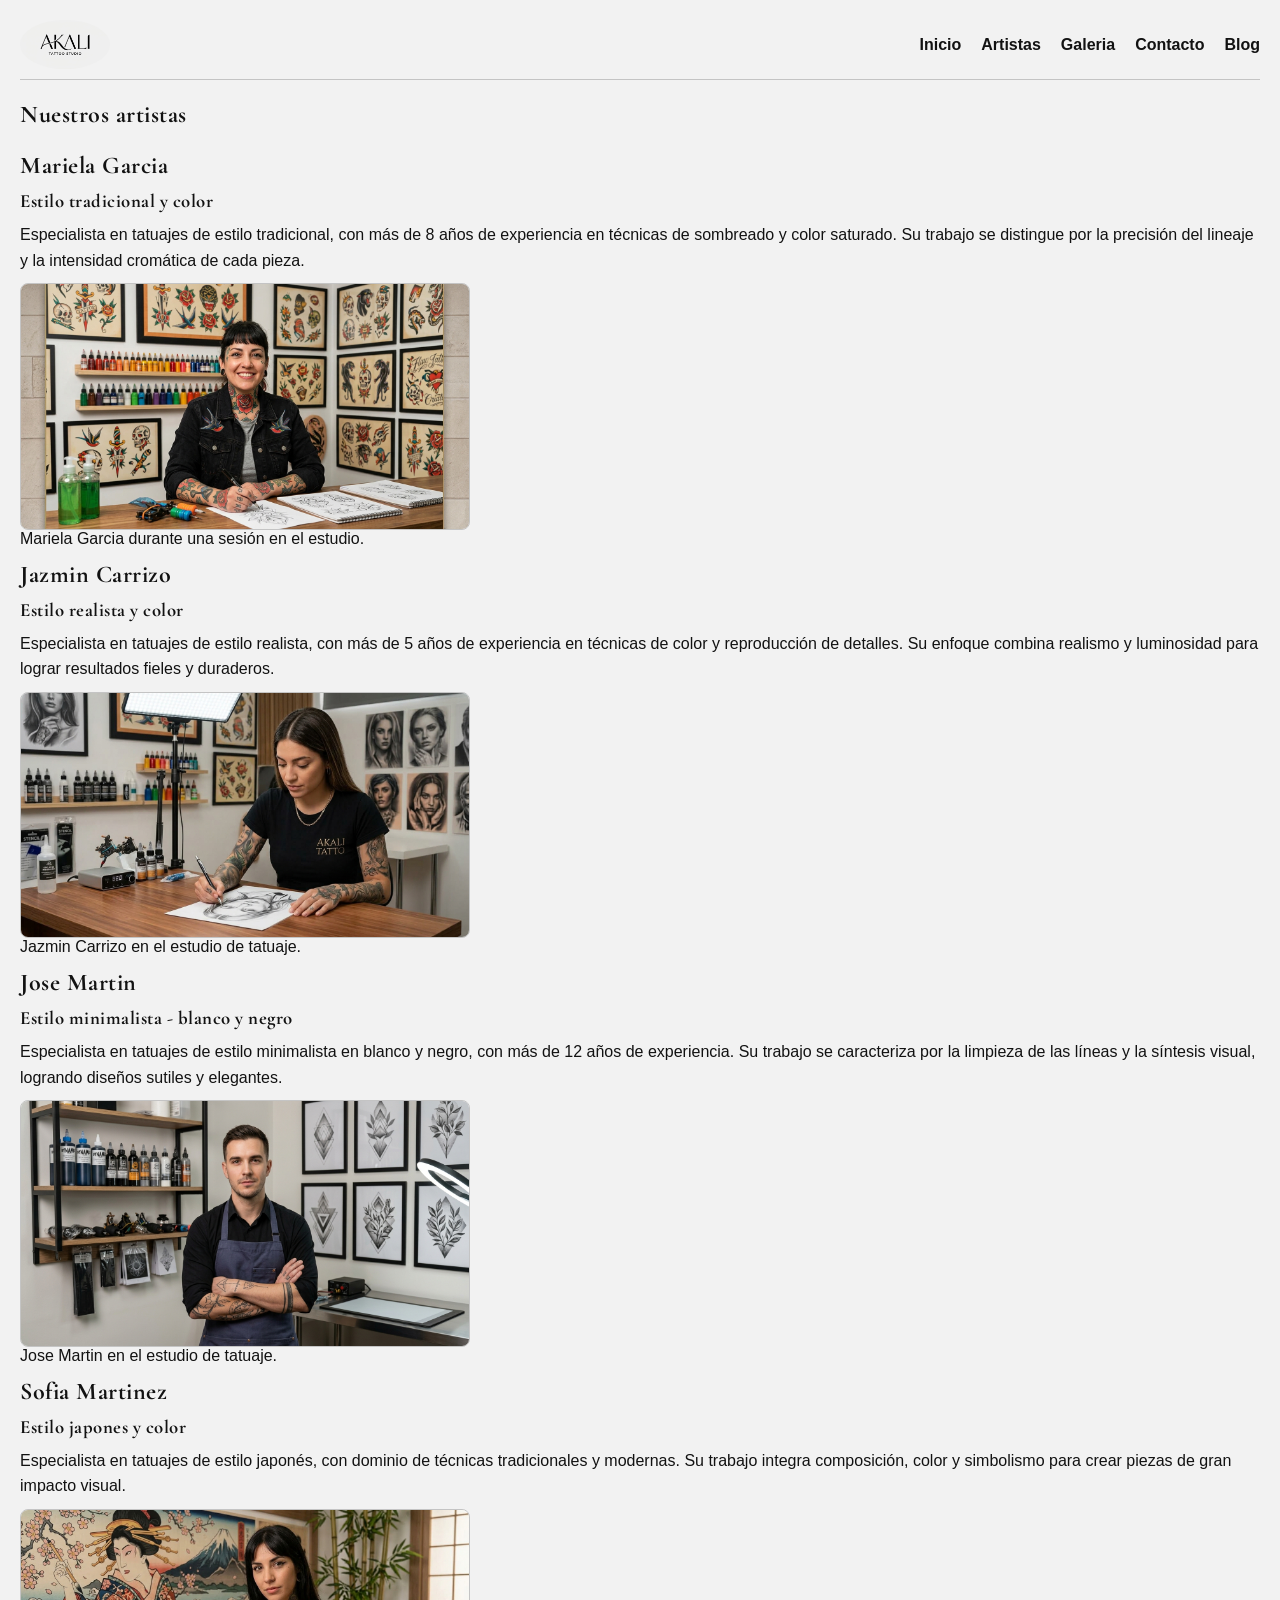
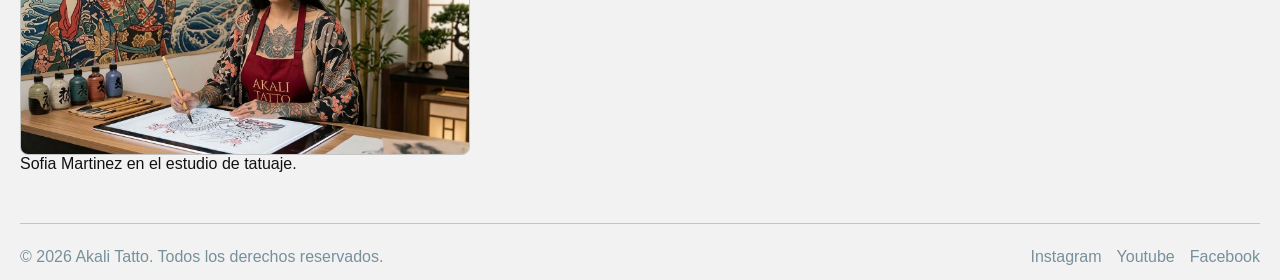
==== pages/artistas.html @ 59ee4b88 "Cambios en la segunda entrega" ====
<!DOCTYPE html>
<html lang="es">

<head>
    <meta charset="UTF-8">
    <meta name="viewport" content="width=device-width, initial-scale=1.0">
    <!-- Google Fonts: Cormorant Garamond -->
<link rel="preconnect" href="https://fonts.googleapis.com">
<link rel="preconnect" href="https://fonts.gstatic.com" crossorigin>
<link href="https://fonts.googleapis.com/css2?family=Cormorant+Garamond:wght@400;600;700&display=swap" rel="stylesheet">

        <link rel="stylesheet" href="../style/style.css"> <!-- llama a CSS -->
    <title>Artistas</title>
</head>

<body>

    <header>
        <nav>
            <img src="../img/akalitattof2.jpg" alt="Logo de Akali Tatto">
            <ul>
                <li><a href="../index.html">Inicio</a></li>
                <li><a href="#">Artistas</a></li>
                <li><a href="./galeria.html">Galeria</a></li>
                <li><a href="./contacto.html">Contacto</a></li>
                <li><a href="./blog.html">Blog</a></li>
            </ul>

        </nav>

    </header>
    <main>
       <section>
    <h1>Nuestros artistas</h1>

    <article>
        <h2>Mariela Garcia</h2>
        <h3>Estilo tradicional y color</h3>
        <p>Especialista en tatuajes de estilo tradicional, con más de 8 años de experiencia en técnicas de sombreado y color saturado. Su trabajo se distingue por la precisión del lineaje y la intensidad cromática de cada pieza.</p>
        <figure>
            <img src="../img/MarielaGarcia1.jpg" alt="Foto de Mariela Garcia">
            <figcaption>Mariela Garcia durante una sesión en el estudio.</figcaption>
        </figure>
    </article>

    <article>
        <h2>Jazmin Carrizo</h2>
        <h3>Estilo realista y color</h3>
        <p>Especialista en tatuajes de estilo realista, con más de 5 años de experiencia en técnicas de color y reproducción de detalles. Su enfoque combina realismo y luminosidad para lograr resultados fieles y duraderos.</p>
        <figure>
            <img src="../img/JazminCarrizo2.jpg" alt="Foto Jazmin Carrizo">
            <figcaption>Jazmin Carrizo en el estudio de tatuaje.</figcaption>
        </figure>
    </article>

    <article>
        <h2>Jose Martin</h2>
        <h3>Estilo minimalista - blanco y negro</h3>
        <p>Especialista en tatuajes de estilo minimalista en blanco y negro, con más de 12 años de experiencia. Su trabajo se caracteriza por la limpieza de las líneas y la síntesis visual, logrando diseños sutiles y elegantes.</p>
        <figure>
            <img src="../img/JoseMartin3.jpg" alt="Foto Jose Martin">
            <figcaption>Jose Martin en el estudio de tatuaje.</figcaption>
        </figure>
    </article>

    <article>
        <h2>Sofia Martinez</h2>
        <h3>Estilo japones y color</h3>
        <p>Especialista en tatuajes de estilo japonés, con dominio de técnicas tradicionales y modernas. Su trabajo integra composición, color y simbolismo para crear piezas de gran impacto visual.</p>
        <figure>
            <img src="../img/SofiaMartinez4.jpg" alt="Foto Sofia Martinez">
            <figcaption>Sofia Martinez en el estudio de tatuaje.</figcaption>
        </figure>
    </article>
</section>

    </main>

    <footer>
    <p>&copy; 2026 Akali Tatto. Todos los derechos reservados.</p>
    <nav aria-label="Redes sociales">
        <ul>
            <li><a href="https://www.instagram.com" target="_blank" rel="noopener noreferrer">Instagram</a></li>
            <li><a href="https://www.youtube.com" target="_blank" rel="noopener noreferrer">Youtube</a></li>
            <li><a href="https://www.facebook.com" target="_blank" rel="noopener noreferrer">Facebook</a></li>
        </ul>
    </nav>
    </footer>

</body>

</html>
---- style/style.css ----
/* 1. Reset básico y Box Model */
* {
    box-sizing: border-box;
    margin: 0;
    padding: 0;
}
/* 2. Estilos Generales y Colores Base */
body {
    background-color: #F2F2F2; /* Oxy White */
    color: #121212;            /* Akali Black */
    font-family: sans-serif;
    padding: 10px 20px;
}
/* Tipografía y jerarquía de títulos */
h1, h2, h3 {
    font-family: 'Cormorant Garamond', serif;
    color: #121212;            /* Akali Black */
    margin-bottom: 10px;
    font-weight: 700;
    letter-spacing: 0.5px;
}
/* Textos secundarios o subtítulos */
p {
    line-height: 1.6;
}
/* Control general de imágenes */
img {
    max-width: 100%;
    height: auto;
    display: block;
}
/* 3. Encabezado y Navegación */
header {
    width: 100%;
    padding: 10px 0;
    margin-bottom: 20px;
    border-bottom: 1px solid #C4C4C4; /* Steel Grey para separador */
}
header nav {
    display: flex;
    justify-content: space-between;
    align-items: center;
}
header nav img {
    width: 90px;
    height: auto;
    border-radius: 50%;
}
header nav ul {
    display: flex;
    gap: 20px;
}
header nav ul li,
footer nav ul li {
    list-style-type: none;
}
header nav ul li a {
    text-decoration: none;
    color: #121212; /* Akali Black */
    font-weight: bold;
}
/* 4. Estructura Principal y Botones de Acción */
main {
    display: flex;
    flex-direction: column;
    gap: 40px;
}
section {
    display: flex;
    flex-direction: column;
    gap: 12px;
}
/* Botón de Llamada a la Acción (CTA) */
section a {
    display: inline-block;
    background-color: #FF6F00; /* Incendiary Orange */
    color: #F2F2F2;            /* Oxy White */
    padding: 12px 24px;
    text-decoration: none;
    border-radius: 5px;
    font-weight: bold;
    width: fit-content;
}
/* Foto principal de la sección */
figure img {
    max-width: 450px;
    border-radius: 8px;
    margin-top: 10px;
    border: 1px solid #C4C4C4; /* Steel Grey */
}
/* 5. Pie de página */
footer {
    margin-top: 50px;
    padding-top: 20px;
    border-top: 1px solid #C4C4C4; /* Steel Grey */
    display: flex;
    justify-content: space-between;
    align-items: center;
    color: #78909C;                /* Graphite Slate */
}
footer nav ul {
    display: flex;
    gap: 15px;
}
footer nav ul li a {
    text-decoration: none;
    color: #78909C;                /* Graphite Slate */
}
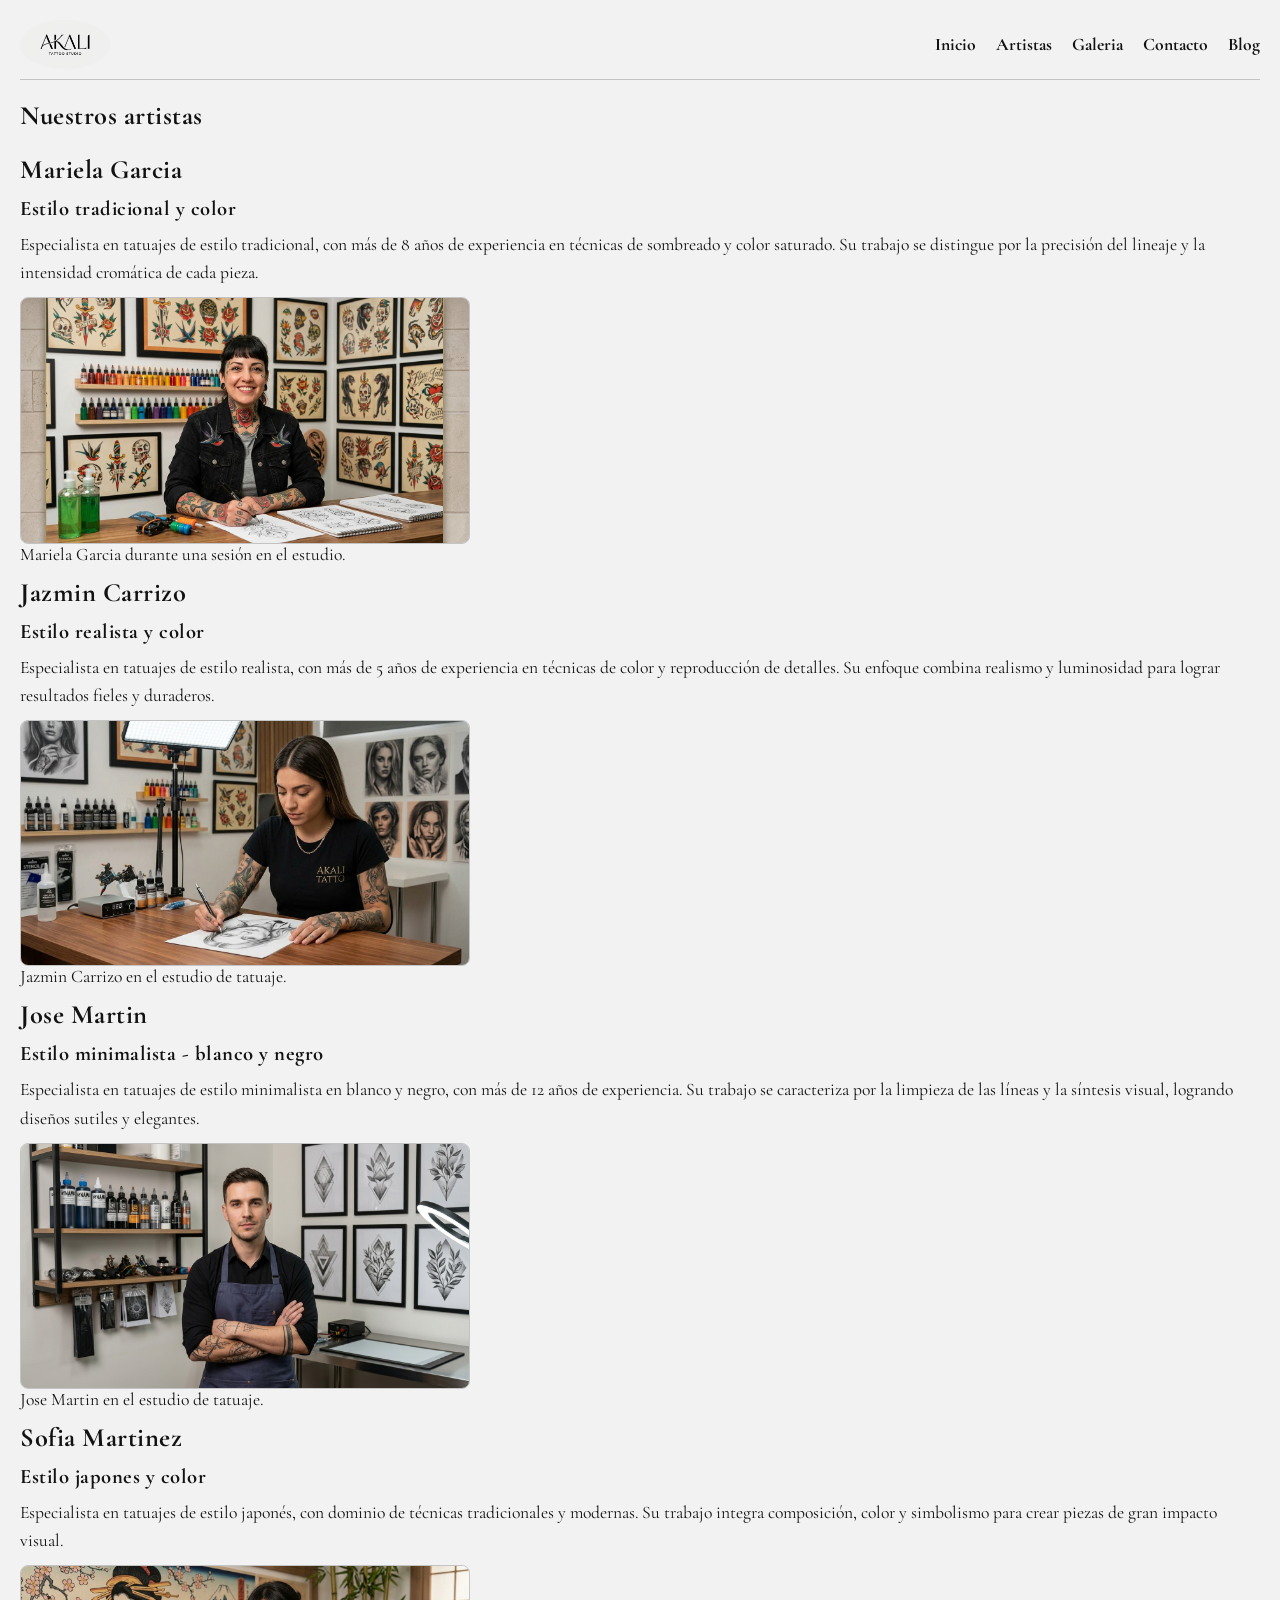
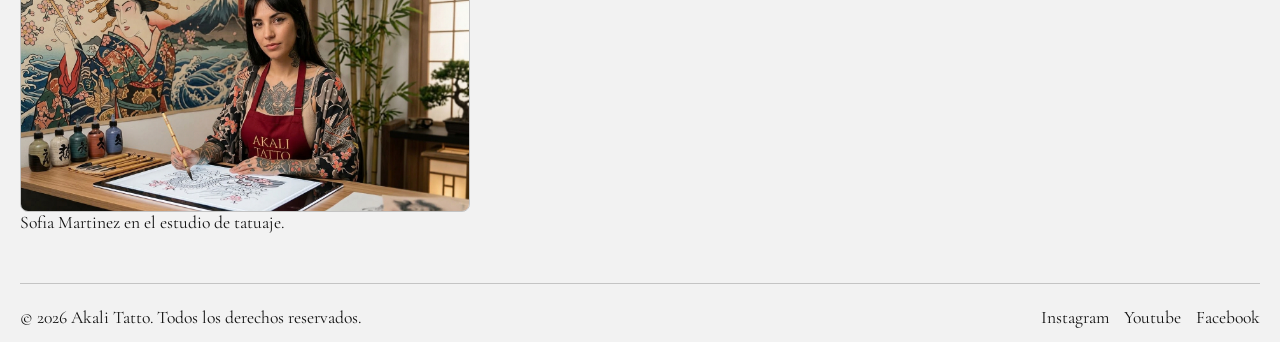
==== commit d0de96e2: "Modificaciones de la pre entrega 2" ====
--- a/pages/artistas.html
+++ b/pages/artistas.html
@@ -1,92 +1,131 @@
-<!DOCTYPE html>
+<!doctype html>
 <html lang="es">
+  <head>
+    <meta charset="UTF-8" />
+    <meta name="viewport" content="width=device-width, initial-scale=1.0" />
+    <!-- Google Fonts: Cormorant Garamond -->
+    <link rel="preconnect" href="https://fonts.googleapis.com" />
+    <link rel="preconnect" href="https://fonts.gstatic.com" crossorigin />
+    <link
+      href="https://fonts.googleapis.com/css2?family=Cormorant+Garamond:wght@400;600;700&display=swap"
+      rel="stylesheet"
+    />
 
-<head>
-    <meta charset="UTF-8">
-    <meta name="viewport" content="width=device-width, initial-scale=1.0">
-    <!-- Google Fonts: Cormorant Garamond -->
-<link rel="preconnect" href="https://fonts.googleapis.com">
-<link rel="preconnect" href="https://fonts.gstatic.com" crossorigin>
-<link href="https://fonts.googleapis.com/css2?family=Cormorant+Garamond:wght@400;600;700&display=swap" rel="stylesheet">
+    <link rel="stylesheet" href="../style/style.css" />
+    <!-- llama a CSS -->
+    <title>Artistas</title>
+  </head>
 
-        <link rel="stylesheet" href="../style/style.css"> <!-- llama a CSS -->
-    <title>Artistas</title>
-</head>
-
-<body>
-
+  <body>
     <header>
-        <nav>
-            <img src="../img/akalitattof2.jpg" alt="Logo de Akali Tatto">
-            <ul>
-                <li><a href="../index.html">Inicio</a></li>
-                <li><a href="#">Artistas</a></li>
-                <li><a href="./galeria.html">Galeria</a></li>
-                <li><a href="./contacto.html">Contacto</a></li>
-                <li><a href="./blog.html">Blog</a></li>
-            </ul>
-
-        </nav>
-
+      <nav>
+        <img src="../img/akalitattof2.jpg" alt="Logo de Akali Tatto" />
+        <ul>
+          <li><a href="../index.html">Inicio</a></li>
+          <li><a href="#">Artistas</a></li>
+          <li><a href="./galeria.html">Galeria</a></li>
+          <li><a href="./contacto.html">Contacto</a></li>
+          <li><a href="./blog.html">Blog</a></li>
+        </ul>
+      </nav>
     </header>
     <main>
-       <section>
-    <h1>Nuestros artistas</h1>
+      <section>
+        <h1>Nuestros artistas</h1>
 
-    <article>
-        <h2>Mariela Garcia</h2>
-        <h3>Estilo tradicional y color</h3>
-        <p>Especialista en tatuajes de estilo tradicional, con más de 8 años de experiencia en técnicas de sombreado y color saturado. Su trabajo se distingue por la precisión del lineaje y la intensidad cromática de cada pieza.</p>
-        <figure>
-            <img src="../img/MarielaGarcia1.jpg" alt="Foto de Mariela Garcia">
-            <figcaption>Mariela Garcia durante una sesión en el estudio.</figcaption>
-        </figure>
-    </article>
+        <article>
+          <h2>Mariela Garcia</h2>
+          <h3>Estilo tradicional y color</h3>
+          <p>
+            Especialista en tatuajes de estilo tradicional, con más de 8 años de
+            experiencia en técnicas de sombreado y color saturado. Su trabajo se
+            distingue por la precisión del lineaje y la intensidad cromática de
+            cada pieza.
+          </p>
+          <figure>
+            <img src="../img/MarielaGarcia1.jpg" alt="Foto de Mariela Garcia" />
+            <figcaption>
+              Mariela Garcia durante una sesión en el estudio.
+            </figcaption>
+          </figure>
+        </article>
 
-    <article>
-        <h2>Jazmin Carrizo</h2>
-        <h3>Estilo realista y color</h3>
-        <p>Especialista en tatuajes de estilo realista, con más de 5 años de experiencia en técnicas de color y reproducción de detalles. Su enfoque combina realismo y luminosidad para lograr resultados fieles y duraderos.</p>
-        <figure>
-            <img src="../img/JazminCarrizo2.jpg" alt="Foto Jazmin Carrizo">
+        <article>
+          <h2>Jazmin Carrizo</h2>
+          <h3>Estilo realista y color</h3>
+          <p>
+            Especialista en tatuajes de estilo realista, con más de 5 años de
+            experiencia en técnicas de color y reproducción de detalles. Su
+            enfoque combina realismo y luminosidad para lograr resultados fieles
+            y duraderos.
+          </p>
+          <figure>
+            <img src="../img/JazminCarrizo2.jpg" alt="Foto Jazmin Carrizo" />
             <figcaption>Jazmin Carrizo en el estudio de tatuaje.</figcaption>
-        </figure>
-    </article>
+          </figure>
+        </article>
 
-    <article>
-        <h2>Jose Martin</h2>
-        <h3>Estilo minimalista - blanco y negro</h3>
-        <p>Especialista en tatuajes de estilo minimalista en blanco y negro, con más de 12 años de experiencia. Su trabajo se caracteriza por la limpieza de las líneas y la síntesis visual, logrando diseños sutiles y elegantes.</p>
-        <figure>
-            <img src="../img/JoseMartin3.jpg" alt="Foto Jose Martin">
+        <article>
+          <h2>Jose Martin</h2>
+          <h3>Estilo minimalista - blanco y negro</h3>
+          <p>
+            Especialista en tatuajes de estilo minimalista en blanco y negro,
+            con más de 12 años de experiencia. Su trabajo se caracteriza por la
+            limpieza de las líneas y la síntesis visual, logrando diseños
+            sutiles y elegantes.
+          </p>
+          <figure>
+            <img src="../img/JoseMartin3.jpg" alt="Foto Jose Martin" />
             <figcaption>Jose Martin en el estudio de tatuaje.</figcaption>
-        </figure>
-    </article>
+          </figure>
+        </article>
 
-    <article>
-        <h2>Sofia Martinez</h2>
-        <h3>Estilo japones y color</h3>
-        <p>Especialista en tatuajes de estilo japonés, con dominio de técnicas tradicionales y modernas. Su trabajo integra composición, color y simbolismo para crear piezas de gran impacto visual.</p>
-        <figure>
-            <img src="../img/SofiaMartinez4.jpg" alt="Foto Sofia Martinez">
+        <article>
+          <h2>Sofia Martinez</h2>
+          <h3>Estilo japones y color</h3>
+          <p>
+            Especialista en tatuajes de estilo japonés, con dominio de técnicas
+            tradicionales y modernas. Su trabajo integra composición, color y
+            simbolismo para crear piezas de gran impacto visual.
+          </p>
+          <figure>
+            <img src="../img/SofiaMartinez4.jpg" alt="Foto Sofia Martinez" />
             <figcaption>Sofia Martinez en el estudio de tatuaje.</figcaption>
-        </figure>
-    </article>
-</section>
-
+          </figure>
+        </article>
+      </section>
     </main>
 
     <footer>
-    <p>&copy; 2026 Akali Tatto. Todos los derechos reservados.</p>
-    <nav aria-label="Redes sociales">
+      <p>&copy; 2026 Akali Tatto. Todos los derechos reservados.</p>
+      <nav aria-label="Redes sociales">
         <ul>
-            <li><a href="https://www.instagram.com" target="_blank" rel="noopener noreferrer">Instagram</a></li>
-            <li><a href="https://www.youtube.com" target="_blank" rel="noopener noreferrer">Youtube</a></li>
-            <li><a href="https://www.facebook.com" target="_blank" rel="noopener noreferrer">Facebook</a></li>
+          <li>
+            <a
+              href="https://www.instagram.com"
+              target="_blank"
+              rel="noopener noreferrer"
+              >Instagram</a
+            >
+          </li>
+          <li>
+            <a
+              href="https://www.youtube.com"
+              target="_blank"
+              rel="noopener noreferrer"
+              >Youtube</a
+            >
+          </li>
+          <li>
+            <a
+              href="https://www.facebook.com"
+              target="_blank"
+              rel="noopener noreferrer"
+              >Facebook</a
+            >
+          </li>
         </ul>
-    </nav>
+      </nav>
     </footer>
-
-</body>
-
-</html>+  </body>
+</html>
--- a/style/style.css
+++ b/style/style.css
@@ -4,19 +4,19 @@
     margin: 0;
     padding: 0;
 }
-/* 2. Estilos Generales y Colores Base */
 body {
-    background-color: #F2F2F2; /* Oxy White */
-    color: #121212;            /* Akali Black */
-    font-family: sans-serif;
+    background-color: #F2F2F2;
+    color: #121212;
+    font-family: 'Cormorant Garamond', serif; /* Se aplica a toda la web */
+    font-weight: 400;                         /* Grosor normal para párrafos */
+    font-size: 1.1rem;
     padding: 10px 20px;
 }
-/* Tipografía y jerarquía de títulos */
+/* 2. Los títulos heredan la fuente, solo aumentamos el grosor */
 h1, h2, h3 {
-    font-family: 'Cormorant Garamond', serif;
-    color: #121212;            /* Akali Black */
+    font-weight: 700; /* Negrita */
+    color: #121212;
     margin-bottom: 10px;
-    font-weight: 700;
     letter-spacing: 0.5px;
 }
 /* Textos secundarios o subtítulos */
@@ -74,7 +74,7 @@
 section a {
     display: inline-block;
     background-color: #FF6F00; /* Incendiary Orange */
-    color: #F2F2F2;            /* Oxy White */
+    color: #121212;            /* Oxy White */
     padding: 12px 24px;
     text-decoration: none;
     border-radius: 5px;
@@ -96,7 +96,7 @@
     display: flex;
     justify-content: space-between;
     align-items: center;
-    color: #78909C;                /* Graphite Slate */
+    color: #121212;                /* Graphite Slate */
 }
 footer nav ul {
     display: flex;
@@ -104,5 +104,5 @@
 }
 footer nav ul li a {
     text-decoration: none;
-    color: #78909C;                /* Graphite Slate */
+    color: #121212;                /* Graphite Slate */
 }
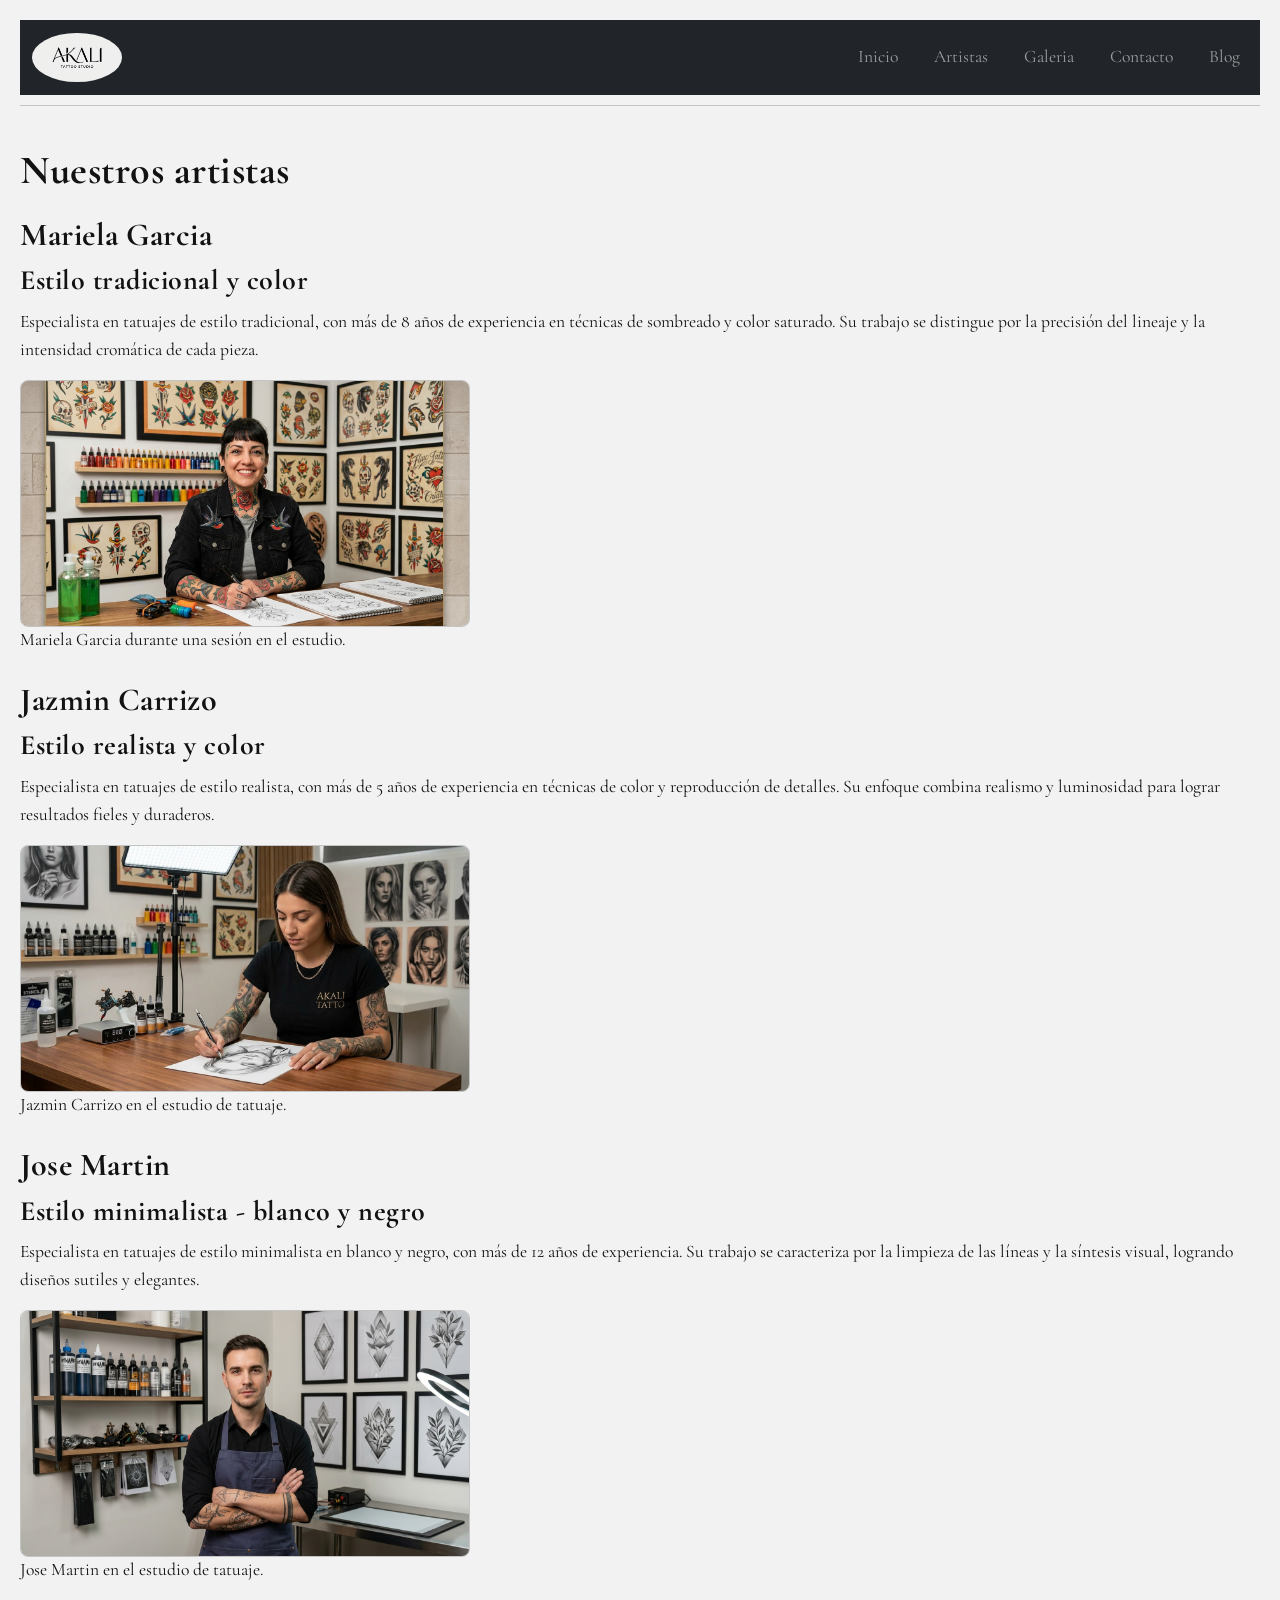
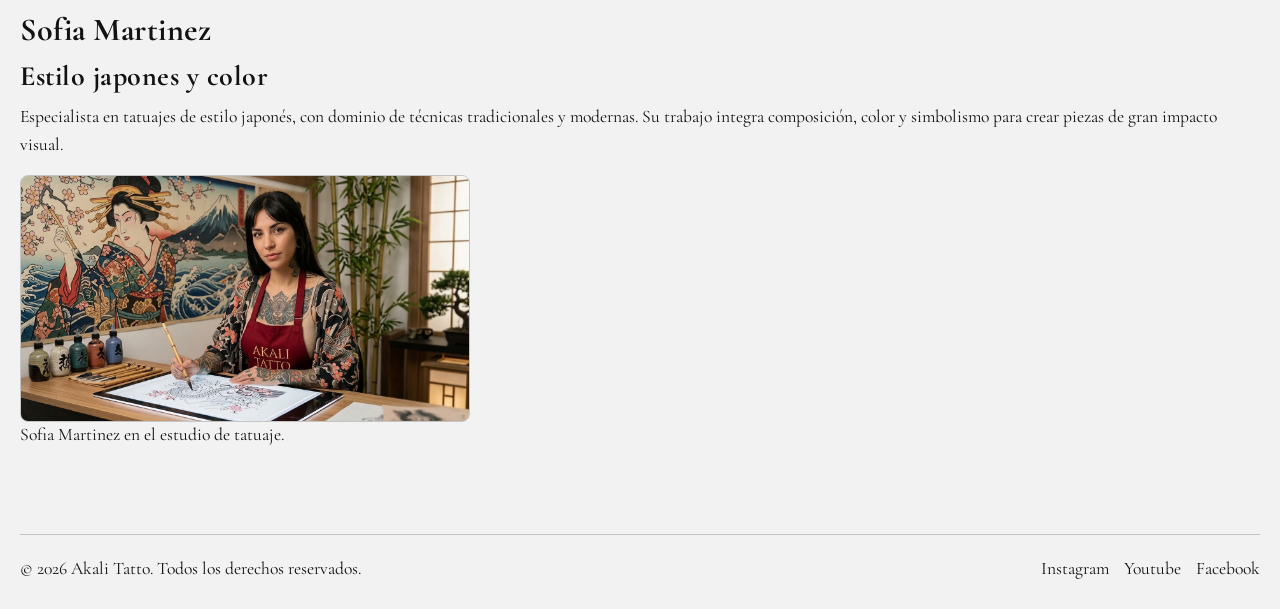
==== commit 33218b27: "feat: integracion de bootstrap 5 y navbar responsiva" ====
--- a/pages/artistas.html
+++ b/pages/artistas.html
@@ -10,6 +10,8 @@
       href="https://fonts.googleapis.com/css2?family=Cormorant+Garamond:wght@400;600;700&display=swap"
       rel="stylesheet"
     />
+<!-- Bootstrap CSS -->
+<link href="https://cdn.jsdelivr.net/npm/bootstrap@5.3.3/dist/css/bootstrap.min.css" rel="stylesheet">
 
     <link rel="stylesheet" href="../style/style.css" />
     <!-- llama a CSS -->
@@ -18,17 +20,26 @@
 
   <body>
     <header>
-      <nav>
-        <img src="../img/akalitattof2.jpg" alt="Logo de Akali Tatto" />
-        <ul>
-          <li><a href="../index.html">Inicio</a></li>
-          <li><a href="#">Artistas</a></li>
-          <li><a href="./galeria.html">Galeria</a></li>
-          <li><a href="./contacto.html">Contacto</a></li>
-          <li><a href="./blog.html">Blog</a></li>
+  <nav class="navbar navbar-expand-lg navbar-dark bg-dark">
+    <div class="container-fluid">
+      <a class="navbar-brand" href="../index.html">
+        <img src="../img/akalitattof2.jpg" alt="Logo de Akali Tatto" width="60" class="rounded-circle">
+      </a>
+      <button class="navbar-toggler" type="button" data-bs-toggle="collapse" data-bs-target="#menuPrincipal" aria-controls="menuPrincipal" aria-expanded="false" aria-label="Toggle navigation">
+        <span class="navbar-toggler-icon"></span>
+      </button>
+      <div class="collapse navbar-collapse" id="menuPrincipal">
+        <ul class="navbar-nav ms-auto mb-2 mb-lg-0">
+          <li class="nav-item"><a class="nav-link" href="../index.html">Inicio</a></li>
+          <li class="nav-item"><a class="nav-link" href="#">Artistas</a></li>
+          <li class="nav-item"><a class="nav-link" href="./galeria.html">Galeria</a></li>
+          <li class="nav-item"><a class="nav-link" href="./contacto.html">Contacto</a></li>
+          <li class="nav-item"><a class="nav-link" href="./blog.html">Blog</a></li>
         </ul>
-      </nav>
-    </header>
+      </div>
+    </div>
+  </nav>
+</header>
     <main>
       <section>
         <h1>Nuestros artistas</h1>
@@ -127,5 +138,7 @@
         </ul>
       </nav>
     </footer>
+    <!-- Bootstrap JS -->
+    <script src="https://cdn.jsdelivr.net/npm/bootstrap@5.3.3/dist/js/bootstrap.bundle.min.js"></script>
   </body>
 </html>
--- a/style/style.css
+++ b/style/style.css
@@ -69,6 +69,7 @@
     display: flex;
     flex-direction: column;
     gap: 12px;
+    padding: 20px 0;
 }
 /* Botón de Llamada a la Acción (CTA) */
 section a {
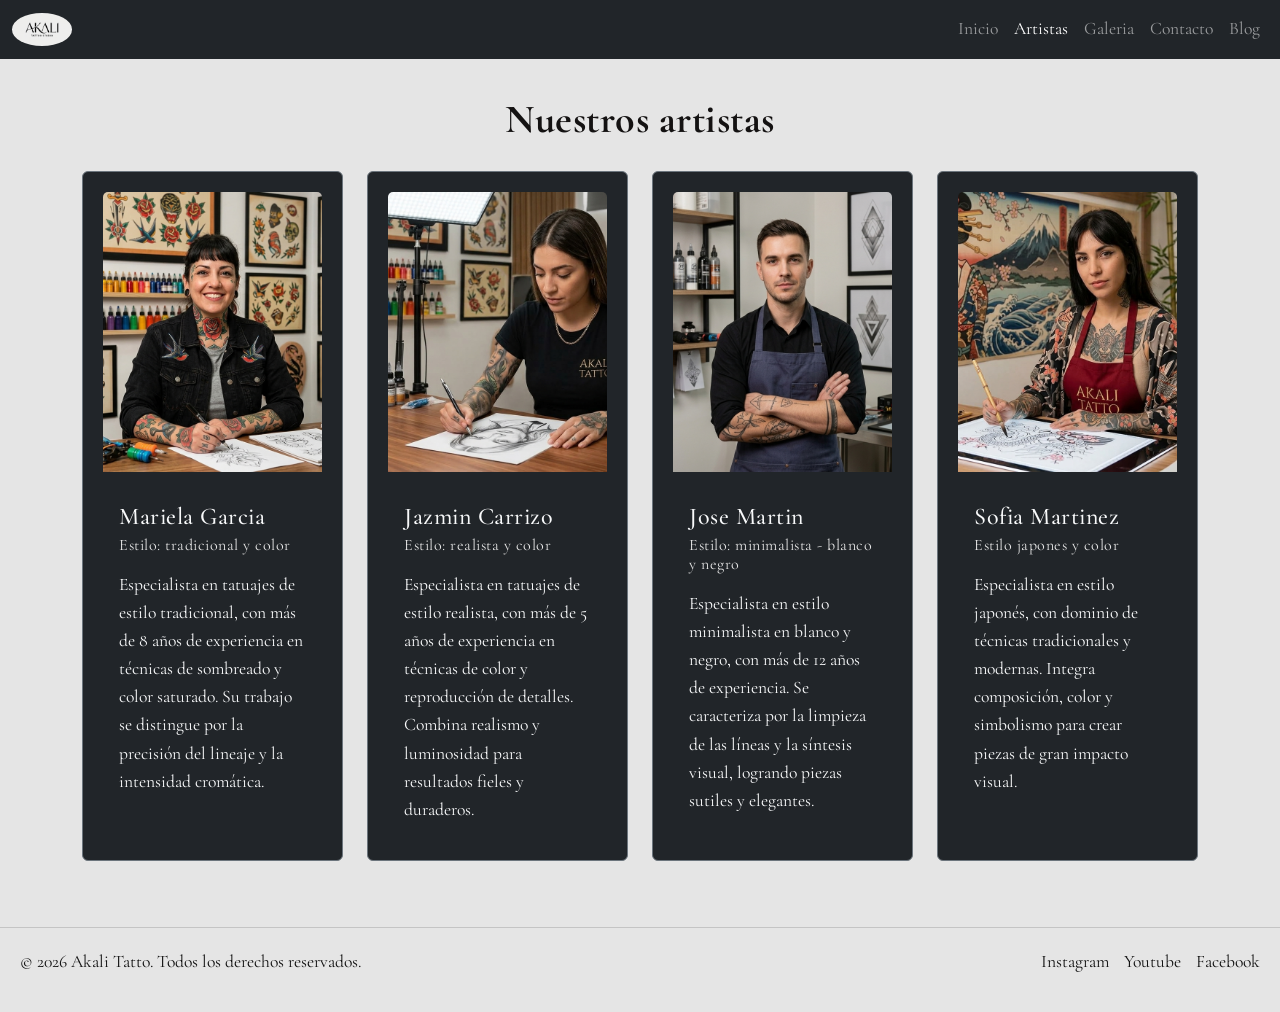
==== commit 7ef02dce: "feat: integracion de bootstrap, navbar responsive, componentes y estados interactivos" ====
--- a/pages/artistas.html
+++ b/pages/artistas.html
@@ -3,110 +3,155 @@
   <head>
     <meta charset="UTF-8" />
     <meta name="viewport" content="width=device-width, initial-scale=1.0" />
-    <!-- Google Fonts: Cormorant Garamond -->
     <link rel="preconnect" href="https://fonts.googleapis.com" />
     <link rel="preconnect" href="https://fonts.gstatic.com" crossorigin />
     <link
       href="https://fonts.googleapis.com/css2?family=Cormorant+Garamond:wght@400;600;700&display=swap"
       rel="stylesheet"
     />
-<!-- Bootstrap CSS -->
-<link href="https://cdn.jsdelivr.net/npm/bootstrap@5.3.3/dist/css/bootstrap.min.css" rel="stylesheet">
-
+    <!-- Bootstrap CSS -->
+    <link
+      href="https://cdn.jsdelivr.net/npm/bootstrap@5.3.3/dist/css/bootstrap.min.css"
+      rel="stylesheet"
+    />
     <link rel="stylesheet" href="../style/style.css" />
-    <!-- llama a CSS -->
-    <title>Artistas</title>
+    <title>Artistas - Akali Tatto</title>
   </head>
-
   <body>
-    <header>
-  <nav class="navbar navbar-expand-lg navbar-dark bg-dark">
-    <div class="container-fluid">
-      <a class="navbar-brand" href="../index.html">
-        <img src="../img/akalitattof2.jpg" alt="Logo de Akali Tatto" width="60" class="rounded-circle">
-      </a>
-      <button class="navbar-toggler" type="button" data-bs-toggle="collapse" data-bs-target="#menuPrincipal" aria-controls="menuPrincipal" aria-expanded="false" aria-label="Toggle navigation">
-        <span class="navbar-toggler-icon"></span>
-      </button>
-      <div class="collapse navbar-collapse" id="menuPrincipal">
-        <ul class="navbar-nav ms-auto mb-2 mb-lg-0">
-          <li class="nav-item"><a class="nav-link" href="../index.html">Inicio</a></li>
-          <li class="nav-item"><a class="nav-link" href="#">Artistas</a></li>
-          <li class="nav-item"><a class="nav-link" href="./galeria.html">Galeria</a></li>
-          <li class="nav-item"><a class="nav-link" href="./contacto.html">Contacto</a></li>
-          <li class="nav-item"><a class="nav-link" href="./blog.html">Blog</a></li>
-        </ul>
-      </div>
-    </div>
-  </nav>
-</header>
-    <main>
-      <section>
-        <h1>Nuestros artistas</h1>
-
-        <article>
-          <h2>Mariela Garcia</h2>
-          <h3>Estilo tradicional y color</h3>
-          <p>
-            Especialista en tatuajes de estilo tradicional, con más de 8 años de
-            experiencia en técnicas de sombreado y color saturado. Su trabajo se
-            distingue por la precisión del lineaje y la intensidad cromática de
-            cada pieza.
-          </p>
-          <figure>
-            <img src="../img/MarielaGarcia1.jpg" alt="Foto de Mariela Garcia" />
-            <figcaption>
-              Mariela Garcia durante una sesión en el estudio.
-            </figcaption>
-          </figure>
-        </article>
-
-        <article>
-          <h2>Jazmin Carrizo</h2>
-          <h3>Estilo realista y color</h3>
-          <p>
-            Especialista en tatuajes de estilo realista, con más de 5 años de
-            experiencia en técnicas de color y reproducción de detalles. Su
-            enfoque combina realismo y luminosidad para lograr resultados fieles
-            y duraderos.
-          </p>
-          <figure>
-            <img src="../img/JazminCarrizo2.jpg" alt="Foto Jazmin Carrizo" />
-            <figcaption>Jazmin Carrizo en el estudio de tatuaje.</figcaption>
-          </figure>
-        </article>
-
-        <article>
-          <h2>Jose Martin</h2>
-          <h3>Estilo minimalista - blanco y negro</h3>
-          <p>
-            Especialista en tatuajes de estilo minimalista en blanco y negro,
-            con más de 12 años de experiencia. Su trabajo se caracteriza por la
-            limpieza de las líneas y la síntesis visual, logrando diseños
-            sutiles y elegantes.
-          </p>
-          <figure>
-            <img src="../img/JoseMartin3.jpg" alt="Foto Jose Martin" />
-            <figcaption>Jose Martin en el estudio de tatuaje.</figcaption>
-          </figure>
-        </article>
-
-        <article>
-          <h2>Sofia Martinez</h2>
-          <h3>Estilo japones y color</h3>
-          <p>
-            Especialista en tatuajes de estilo japonés, con dominio de técnicas
-            tradicionales y modernas. Su trabajo integra composición, color y
-            simbolismo para crear piezas de gran impacto visual.
-          </p>
-          <figure>
-            <img src="../img/SofiaMartinez4.jpg" alt="Foto Sofia Martinez" />
-            <figcaption>Sofia Martinez en el estudio de tatuaje.</figcaption>
-          </figure>
-        </article>
+    <header id="arriba">
+      <nav class="navbar navbar-expand-lg navbar-dark bg-dark">
+        <div class="container-fluid">
+          <a class="navbar-brand" href="../index.html">
+            <img
+              src="../img/akalitattof2.jpg"
+              alt="Logo de Akali Tatto"
+              width="60"
+              class="rounded-circle"
+            />
+          </a>
+          <button
+            class="navbar-toggler"
+            type="button"
+            data-bs-toggle="collapse"
+            data-bs-target="#menuPrincipal"
+            aria-controls="menuPrincipal"
+            aria-expanded="false"
+            aria-label="Toggle navigation"
+          >
+            <span class="navbar-toggler-icon"></span>
+          </button>
+          <div class="collapse navbar-collapse" id="menuPrincipal">
+            <ul class="navbar-nav ms-auto mb-2 mb-lg-0">
+              <li class="nav-item">
+                <a class="nav-link" href="../index.html">Inicio</a>
+              </li>
+              <li class="nav-item">
+                <a class="nav-link active" href="#">Artistas</a>
+              </li>
+              <li class="nav-item">
+                <a class="nav-link" href="./galeria.html">Galeria</a>
+              </li>
+              <li class="nav-item">
+                <a class="nav-link" href="./contacto.html">Contacto</a>
+              </li>
+              <li class="nav-item">
+                <a class="nav-link" href="./blog.html">Blog</a>
+              </li>
+            </ul>
+          </div>
+        </div>
+      </nav>
+    </header>
+<main class="container py-3">
+      <section class="py-0">
+        <h1 class="text-center mb-3">Nuestros artistas</h1>
+        <div class="row g-4">
+          <div class="col-12 col-md-6 col-lg-3">
+            <article class="card h-100 bg-dark text-light border-secondary">
+              <img
+                src="../img/MarielaGarcia1.jpg"
+                class="card-img-top"
+                alt="Foto de Mariela Garcia"
+              />
+              <div class="card-body">
+                <h2 class="card-title h4">Mariela Garcia</h2>
+                <h3 class="card-subtitle mb-3 h6">
+                  Estilo: tradicional y color
+                </h3>
+                <p class="card-text">
+                  Especialista en tatuajes de estilo tradicional, con más de 8
+                  años de experiencia en técnicas de sombreado y color saturado.
+                  Su trabajo se distingue por la precisión del lineaje y la
+                  intensidad cromática.
+                </p>
+              </div>
+            </article>
+          </div>
+          <div class="col-12 col-md-6 col-lg-3">
+            <article class="card h-100 bg-dark text-light border-secondary">
+              <img
+                src="../img/JazminCarrizo2.jpg"
+                class="card-img-top"
+                alt="Foto Jazmin Carrizo"
+              />
+              <div class="card-body">
+                <h2 class="card-title h4">Jazmin Carrizo</h2>
+                <h3 class="card-subtitle mb-3 h6">
+                  Estilo: realista y color
+                </h3>
+                <p class="card-text">
+                  Especialista en tatuajes de estilo realista, con más de 5 años
+                  de experiencia en técnicas de color y reproducción de
+                  detalles. Combina realismo y luminosidad para resultados
+                  fieles y duraderos.
+                </p>
+              </div>
+            </article>
+          </div>
+          <div class="col-12 col-md-6 col-lg-3">
+            <article class="card h-100 bg-dark text-light border-secondary">
+              <img
+                src="../img/JoseMartin3.jpg"
+                class="card-img-top"
+                alt="Foto Jose Martin"
+              />
+              <div class="card-body">
+                <h2 class="card-title h4">Jose Martin</h2>
+                <h3 class="card-subtitle mb-3 h6">
+                  Estilo: minimalista - blanco y negro
+                </h3>
+                <p class="card-text">
+                  Especialista en estilo minimalista en blanco y negro, con más
+                  de 12 años de experiencia. Se caracteriza por la limpieza de
+                  las líneas y la síntesis visual, logrando piezas sutiles y
+                  elegantes.
+                </p>
+              </div>
+            </article>
+          </div>
+          <div class="col-12 col-md-6 col-lg-3">
+            <article class="card h-100 bg-dark text-light border-secondary">
+              <img
+                src="../img/SofiaMartinez4.jpg"
+                class="card-img-top"
+                alt="Foto Sofia Martinez"
+              />
+              <div class="card-body">
+                <h2 class="card-title h4">Sofia Martinez</h2>
+                <h3 class="card-subtitle mb-3 h6">
+                  Estilo japones y color
+                </h3>
+                <p class="card-text">
+                  Especialista en estilo japonés, con dominio de técnicas
+                  tradicionales y modernas. Integra composición, color y
+                  simbolismo para crear piezas de gran impacto visual.
+                </p>
+              </div>
+            </article>
+          </div>
+        </div>
       </section>
     </main>
-
     <footer>
       <p>&copy; 2026 Akali Tatto. Todos los derechos reservados.</p>
       <nav aria-label="Redes sociales">
@@ -140,5 +185,7 @@
     </footer>
     <!-- Bootstrap JS -->
     <script src="https://cdn.jsdelivr.net/npm/bootstrap@5.3.3/dist/js/bootstrap.bundle.min.js"></script>
+    <!-- Botón flotante para móviles -->
+    <a href="#arriba" class="btn-subir d-flex d-md-none" aria-label="Volver arriba">↑</a>
   </body>
-</html>
+</html>
--- a/style/style.css
+++ b/style/style.css
@@ -5,21 +5,19 @@
     padding: 0;
 }
 body {
-    background-color: #F2F2F2;
-    color: #121212;
-    font-family: 'Cormorant Garamond', serif; /* Se aplica a toda la web */
-    font-weight: 400;                         /* Grosor normal para párrafos */
+    background-color: #E5E5E5;
+    color: #121212;
+    font-family: 'Cormorant Garamond', serif;
+    font-weight: 400;
     font-size: 1.1rem;
-    padding: 10px 20px;
-}
-/* 2. Los títulos heredan la fuente, solo aumentamos el grosor */
+}
+/* 2. Títulos y tipografía */
 h1, h2, h3 {
-    font-weight: 700; /* Negrita */
+    font-weight: 700;
     color: #121212;
     margin-bottom: 10px;
     letter-spacing: 0.5px;
 }
-/* Textos secundarios o subtítulos */
 p {
     line-height: 1.6;
 }
@@ -32,38 +30,21 @@
 /* 3. Encabezado y Navegación */
 header {
     width: 100%;
-    padding: 10px 0;
     margin-bottom: 20px;
-    border-bottom: 1px solid #C4C4C4; /* Steel Grey para separador */
-}
-header nav {
-    display: flex;
-    justify-content: space-between;
-    align-items: center;
-}
-header nav img {
-    width: 90px;
-    height: auto;
-    border-radius: 50%;
-}
-header nav ul {
-    display: flex;
-    gap: 20px;
 }
 header nav ul li,
 footer nav ul li {
     list-style-type: none;
 }
-header nav ul li a {
-    text-decoration: none;
-    color: #121212; /* Akali Black */
-    font-weight: bold;
-}
-/* 4. Estructura Principal y Botones de Acción */
+/* 4. Estructura Principal y Secciones */
 main {
     display: flex;
     flex-direction: column;
     gap: 40px;
+    padding: 0 20px;
+}
+main.container {
+    gap: 15px;
 }
 section {
     display: flex;
@@ -71,33 +52,242 @@
     gap: 12px;
     padding: 20px 0;
 }
-/* Botón de Llamada a la Acción (CTA) */
-section a {
+/* Título de sección y efecto interactivo */
+.titulo-seccion,
+main h1,
+main h2 {
+    font-family: 'Cormorant Garamond', serif;
+    color: #141212;
+    transition: color 0.3s ease, text-shadow 0.3s ease, transform 0.3s ease;
     display: inline-block;
-    background-color: #FF6F00; /* Incendiary Orange */
-    color: #121212;            /* Oxy White */
+}
+.titulo-seccion:hover,
+main h1:hover,
+main h2:hover {
+    color: #FF6F00;
+    text-shadow: 0 2px 8px rgba(255, 111, 0, 0.25);
+    transform: scale(1.02);
+    cursor: default;
+}
+/* Botones principales de llamada a la acción (CTA en Inicio y Enviar consulta) */
+section a,
+button[type="submit"] {
+    display: inline-block;
+    background-color: #FF6F00;
+    color: #121212;
     padding: 12px 24px;
     text-decoration: none;
     border-radius: 5px;
     font-weight: bold;
+    border: none;
+    cursor: pointer;
     width: fit-content;
-}
-/* Foto principal de la sección */
+    transition: all 0.3s ease;
+}
+section a:hover,
+button[type="submit"]:hover {
+    background-color: #E65100;
+    transform: translateY(-2px);
+    box-shadow: 0 4px 10px rgba(0, 0, 0, 0.15);
+}
+section a:focus,
+button[type="submit"]:focus {
+    outline: 2px solid #121212;
+    outline-offset: 3px;
+}
+section a:active,
+button[type="submit"]:active {
+    transform: translateY(0);
+    background-color: #BF360C;
+}
+/* Enlaces normales de contacto y dirección (texto simple subrayado) */
+section address a {
+    display: inline;
+    background-color: transparent;
+    color: #121212;
+    padding: 0;
+    border-radius: 0;
+    font-weight: 600;
+    text-decoration: underline;
+    box-shadow: none;
+    transform: none;
+}
+section address a:hover {
+    background-color: transparent;
+    color: #FF6F00;
+    box-shadow: none;
+    transform: none;
+}
+/* Botón directo de llamada en Contacto (gana prioridad sobre address a) */
+section address a.btn-telefono,
+section a.btn-telefono,
+a.btn-telefono {
+    display: inline-block;
+    background-color: #121212;
+    color: #FF6F00;
+    border: 1px solid #FF6F00;
+    padding: 6px 14px;
+    border-radius: 5px;
+    font-weight: 600;
+    font-size: 0.95rem;
+    text-decoration: none;
+    box-shadow: none;
+    transform: none;
+    transition: all 0.3s ease;
+}
+section address a.btn-telefono:hover,
+section a.btn-telefono:hover,
+a.btn-telefono:hover {
+    background-color: #FF6F00;
+    color: #121212;
+    transform: translateY(-2px);
+    box-shadow: 0 3px 8px rgba(255, 111, 0, 0.3);
+}
 figure img {
+    width: 100%;
     max-width: 450px;
+    height: auto;
+    object-fit: cover;
     border-radius: 8px;
     margin-top: 10px;
-    border: 1px solid #C4C4C4; /* Steel Grey */
-}
-/* 5. Pie de página */
+    border: 1px solid #C4C4C4;
+}
+article {
+    padding: 20px;
+    background-color: #EEEEEE;
+    border: 1px solid #BDBDBD;
+    border-radius: 8px;
+    display: flex;
+    flex-direction: column;
+    gap: 15px;
+}
+/* Cajas de contacto claras */
+.contacto-caja {
+    background-color: #EEEEEE;
+    border: 1px solid #BDBDBD;
+    border-radius: 8px;
+}
+/* 5. Galería con CSS Grid */
+#galeria {
+    display: grid;
+    grid-template-columns: 1fr;
+    gap: 25px;
+}
+#galeria h1 {
+    grid-column: 1 / -1;
+}
+#galeria figure img {
+    width: 100%;
+    height: 250px;
+    object-fit: cover;
+    border-radius: 8px;
+    border: 1px solid #C4C4C4;
+}
+#galeria article figure {
+    overflow: hidden;
+    border-radius: 8px;
+}
+#galeria article img {
+    transition: transform 0.4s ease, filter 0.4s ease;
+}
+#galeria article:hover img {
+    transform: scale(1.05);
+    filter: brightness(1.1);
+}
+/* 6. Componentes Bootstrap personalizados */
+/* Navbar */
+.navbar-brand {
+    font-family: 'Cormorant Garamond', serif;
+}
+header .navbar-nav .nav-link:hover,
+header .navbar-nav .nav-link:focus,
+footer nav ul li a:hover {
+    color: #FF6F00;
+}
+/* Carrusel */
+.carousel {
+    width: 100%;
+    margin: 0 auto;
+}
+.carousel-inner {
+    border-radius: 12px;
+    overflow: hidden;
+}
+.carousel-inner .carousel-item img {
+    width: 100%;
+    height: 320px;
+    object-fit: cover;
+    object-position: center;
+    display: block;
+}
+/* Cards (Artistas en fondo oscuro) */
+.card {
+    background-color: #1a1a1a;
+    border: 1px solid #333333;
+    transition: transform 0.3s ease, box-shadow 0.3s ease;
+}
+.card:hover {
+    transform: translateY(-5px);
+    box-shadow: 0 8px 20px rgba(0, 0, 0, 0.6);
+    border-color: #555555;
+}
+.card-title {
+    font-family: 'Cormorant Garamond', serif;
+}
+.card-subtitle {
+    color: #e5e5e5;
+    font-weight: 400;
+    letter-spacing: 0.5px;
+}
+.card-img-top {
+    height: 280px;
+    object-fit: cover;
+}
+/* Scroll suave nativo para enlaces internos */
+html {
+    scroll-behavior: smooth;
+}
+/* Botón flotante para volver arriba (exclusivo mobile) */
+.btn-subir {
+    position: fixed;
+    bottom: 20px;
+    right: 20px;
+    width: 44px;
+    height: 44px;
+    background-color: #121212;
+    color: #FF6F00;
+    border: 2px solid #FF6F00;
+    border-radius: 50%;
+    align-items: center;
+    justify-content: center;
+    font-size: 1.4rem;
+    font-weight: 700;
+    text-decoration: none;
+    z-index: 1050;
+    box-shadow: 0 4px 12px rgba(0, 0, 0, 0.4);
+    transition: transform 0.2s ease, background-color 0.2s ease, color 0.2s ease;
+}
+.btn-subir:hover,
+.btn-subir:active {
+    background-color: #FF6F00;
+    color: #121212;
+    transform: translateY(-3px);
+}
+/* Foco personalizado en inputs y selects de Bootstrap */
+.form-control:focus,
+.form-select:focus {
+    border-color: #FF6F00;
+    box-shadow: 0 0 0 0.25rem rgba(255, 111, 0, 0.25);
+}
+/* 7. Pie de página */
 footer {
     margin-top: 50px;
-    padding-top: 20px;
-    border-top: 1px solid #C4C4C4; /* Steel Grey */
+    padding: 20px;
+    border-top: 1px solid #C4C4C4;
     display: flex;
     justify-content: space-between;
     align-items: center;
-    color: #121212;                /* Graphite Slate */
+    color: #121212;
 }
 footer nav ul {
     display: flex;
@@ -105,5 +295,22 @@
 }
 footer nav ul li a {
     text-decoration: none;
-    color: #121212;                /* Graphite Slate */
+    color: #121212;
+}
+/* 8. Media Queries */
+@media (min-width: 768px) {
+    .carousel-inner .carousel-item img {
+        height: 600px;
+    }
+}
+@media (min-width: 1024px) {
+    #galeria {
+        grid-template-columns: repeat(3, 1fr);
+        gap: 30px;
+    }
+}
+@media (min-width: 1200px) {
+    .carousel-inner .carousel-item img {
+        height: 750px;
+    }
 }
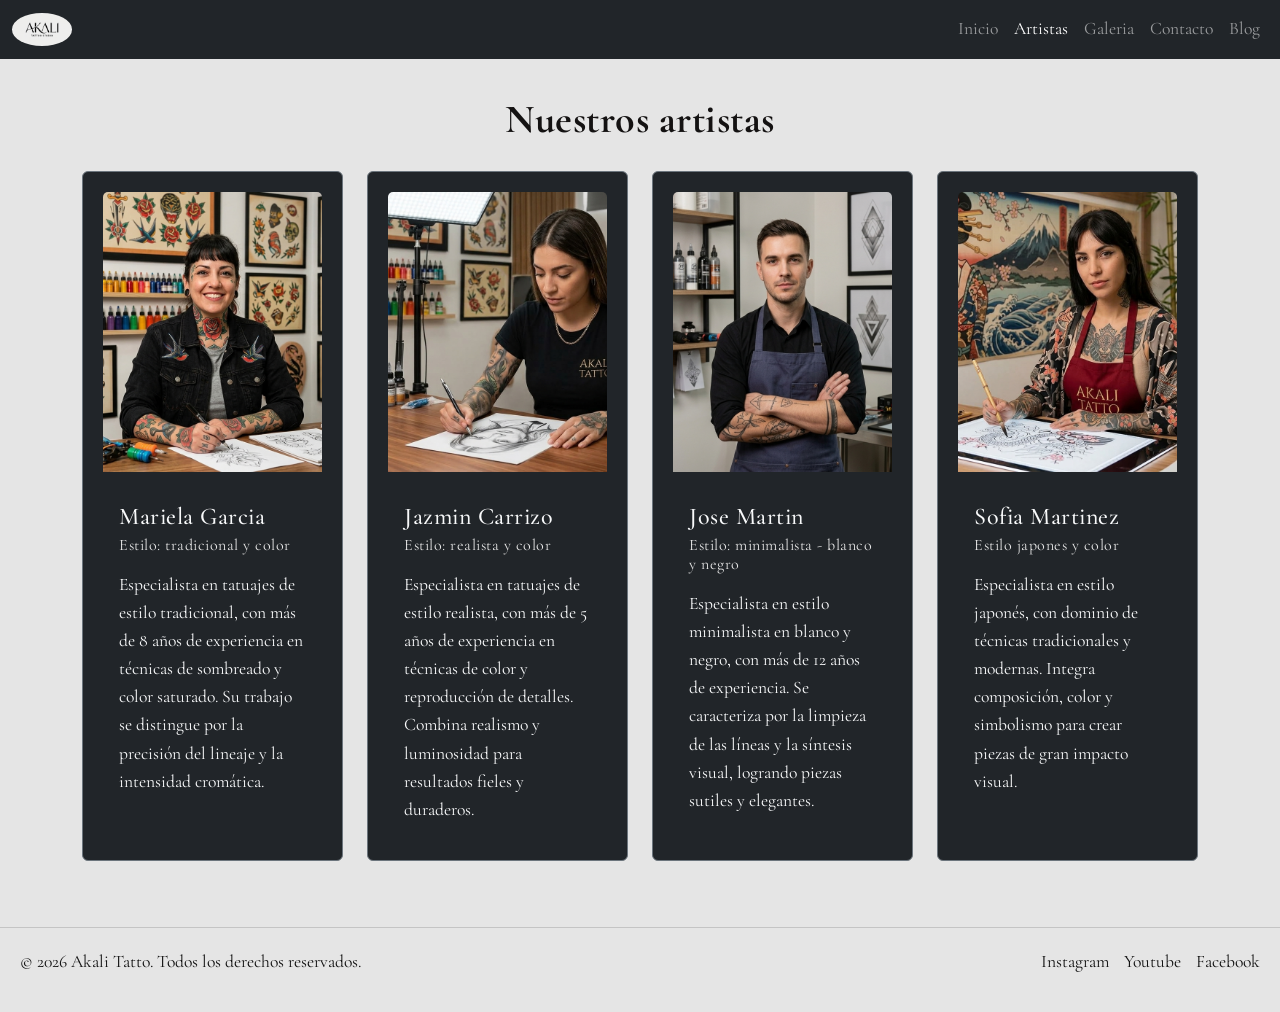
==== commit 66cac444: "feat: animaciones nativas libreria AOS y SCSS avanzado" ====
--- a/pages/artistas.html
+++ b/pages/artistas.html
@@ -14,7 +14,9 @@
       href="https://cdn.jsdelivr.net/npm/bootstrap@5.3.3/dist/css/bootstrap.min.css"
       rel="stylesheet"
     />
-    <link rel="stylesheet" href="../style/style.css" />
+    <!-- Estilos de AOS -->
+    <link rel="stylesheet" href="https://unpkg.com/aos@next/dist/aos.css" />
+    <link rel="stylesheet" href="../style.css" />
     <title>Artistas - Akali Tatto</title>
   </head>
   <body>
@@ -66,7 +68,7 @@
       <section class="py-0">
         <h1 class="text-center mb-3">Nuestros artistas</h1>
         <div class="row g-4">
-          <div class="col-12 col-md-6 col-lg-3">
+          <div class="col-12 col-md-6 col-lg-3" data-aos="fade-up" data-aos-delay="400">
             <article class="card h-100 bg-dark text-light border-secondary">
               <img
                 src="../img/MarielaGarcia1.jpg"
@@ -87,7 +89,7 @@
               </div>
             </article>
           </div>
-          <div class="col-12 col-md-6 col-lg-3">
+          <div class="col-12 col-md-6 col-lg-3" data-aos="fade-up" data-aos-delay="400">
             <article class="card h-100 bg-dark text-light border-secondary">
               <img
                 src="../img/JazminCarrizo2.jpg"
@@ -108,7 +110,7 @@
               </div>
             </article>
           </div>
-          <div class="col-12 col-md-6 col-lg-3">
+          <div class="col-12 col-md-6 col-lg-3" data-aos="fade-up" data-aos-delay="400">
             <article class="card h-100 bg-dark text-light border-secondary">
               <img
                 src="../img/JoseMartin3.jpg"
@@ -129,7 +131,7 @@
               </div>
             </article>
           </div>
-          <div class="col-12 col-md-6 col-lg-3">
+          <div class="col-12 col-md-6 col-lg-3" data-aos="fade-up" data-aos-delay="400">
             <article class="card h-100 bg-dark text-light border-secondary">
               <img
                 src="../img/SofiaMartinez4.jpg"
@@ -185,6 +187,14 @@
     </footer>
     <!-- Bootstrap JS -->
     <script src="https://cdn.jsdelivr.net/npm/bootstrap@5.3.3/dist/js/bootstrap.bundle.min.js"></script>
+    <!-- Script de AOS -->
+<script src="https://unpkg.com/aos@next/dist/aos.js"></script>
+<script>
+  AOS.init({
+    duration: 800, // Duración de la animación en milisegundos
+    once: true     // Para que la animación ocurra una sola vez al hacer scroll
+  });
+</script>
     <!-- Botón flotante para móviles -->
     <a href="#arriba" class="btn-subir d-flex d-md-none" aria-label="Volver arriba">↑</a>
   </body>
--- a/style.css
+++ b/style.css
@@ -0,0 +1,340 @@
+body {
+  background-color: #E5E5E5;
+  color: #121212;
+  font-family: "Cormorant Garamond", serif;
+  font-weight: 400;
+  font-size: 1.1rem;
+}
+
+h1, h2, h3 {
+  font-weight: 700;
+  color: #121212;
+  margin-bottom: 10px;
+  letter-spacing: 0.5px;
+}
+
+p {
+  line-height: 1.6;
+}
+
+img {
+  max-width: 100%;
+  height: auto;
+  display: block;
+}
+
+/* 1. Reset */
+html {
+  scroll-behavior: smooth;
+}
+
+* {
+  box-sizing: border-box;
+  margin: 0;
+  padding: 0;
+}
+
+header {
+  width: 100%;
+  margin-bottom: 20px;
+}
+header nav ul li {
+  list-style-type: none;
+}
+header .navbar-brand {
+  font-family: "Cormorant Garamond", serif;
+}
+header .navbar-nav .nav-link:hover, header .navbar-nav .nav-link:focus {
+  color: #FF6F00;
+}
+
+main {
+  display: flex;
+  flex-direction: column;
+  gap: 40px;
+  padding: 0 20px;
+}
+main.container {
+  gap: 15px;
+}
+main h1, main h2 {
+  font-family: "Cormorant Garamond", serif;
+  color: #141212;
+  transition: color 0.3s ease, text-shadow 0.3s ease, transform 0.3s ease;
+  display: inline-block;
+}
+main h1:hover, main h2:hover {
+  color: #FF6F00;
+  text-shadow: 0 2px 8px rgba(255, 111, 0, 0.25);
+  transform: scale(1.02);
+  cursor: default;
+}
+
+section {
+  display: flex;
+  flex-direction: column;
+  gap: 12px;
+  padding: 20px 0;
+}
+section .titulo-seccion {
+  font-family: "Cormorant Garamond", serif;
+  color: #141212;
+  transition: color 0.3s ease, text-shadow 0.3s ease, transform 0.3s ease;
+  display: inline-block;
+}
+section .titulo-seccion:hover {
+  color: #FF6F00;
+  text-shadow: 0 2px 8px rgba(255, 111, 0, 0.25);
+  transform: scale(1.02);
+  cursor: default;
+}
+section address a {
+  display: inline;
+  background-color: transparent;
+  color: #121212;
+  padding: 0;
+  border-radius: 0;
+  font-weight: 600;
+  text-decoration: underline;
+  box-shadow: none;
+  transform: none;
+}
+section address a:hover {
+  background-color: transparent;
+  color: #FF6F00;
+  box-shadow: none;
+  transform: none;
+}
+
+figure img {
+  width: 100%;
+  max-width: 450px;
+  height: auto;
+  object-fit: cover;
+  border-radius: 8px;
+  margin-top: 10px;
+  border: 1px solid #C4C4C4;
+}
+
+article {
+  padding: 20px;
+  background-color: #EEEEEE;
+  border: 1px solid #BDBDBD;
+  border-radius: 8px;
+  display: flex;
+  flex-direction: column;
+  gap: 15px;
+}
+
+.contacto-caja {
+  background-color: #EEEEEE;
+  border: 1px solid #BDBDBD;
+  border-radius: 8px;
+}
+
+#galeria {
+  display: grid;
+  grid-template-columns: 1fr;
+  gap: 25px;
+}
+#galeria h1 {
+  grid-column: 1/-1;
+}
+#galeria figure img {
+  width: 100%;
+  height: 250px;
+  object-fit: cover;
+  border-radius: 8px;
+  border: 1px solid #C4C4C4;
+}
+#galeria article figure {
+  overflow: hidden;
+  border-radius: 8px;
+}
+#galeria article img {
+  transition: transform 0.4s ease, filter 0.4s ease;
+}
+#galeria article:hover img {
+  transform: scale(1.05);
+  filter: brightness(1.1);
+}
+
+.carousel {
+  width: 100%;
+  margin: 0 auto;
+}
+.carousel-inner {
+  border-radius: 12px;
+  overflow: hidden;
+}
+.carousel-inner .carousel-item img {
+  width: 100%;
+  height: 320px;
+  object-fit: cover;
+  object-position: center;
+  display: block;
+}
+
+.form-control:focus,
+.form-select:focus {
+  border-color: #FF6F00;
+  box-shadow: 0 0 0 0.25rem rgba(255, 111, 0, 0.25);
+}
+
+@media (min-width: 768px) {
+  .carousel-inner .carousel-item img {
+    height: 600px;
+  }
+}
+@media (min-width: 1024px) {
+  #galeria {
+    grid-template-columns: repeat(3, 1fr);
+    gap: 30px;
+  }
+}
+@media (min-width: 1200px) {
+  .carousel-inner .carousel-item img {
+    height: 750px;
+  }
+}
+footer {
+  margin-top: 50px;
+  padding: 20px;
+  border-top: 1px solid #C4C4C4;
+  display: flex;
+  justify-content: space-between;
+  align-items: center;
+  color: #121212;
+}
+footer nav ul {
+  display: flex;
+  gap: 15px;
+}
+footer nav ul li {
+  list-style-type: none;
+}
+footer nav ul li a {
+  text-decoration: none;
+  color: #121212;
+}
+footer nav ul li a:hover {
+  color: #FF6F00;
+}
+
+.card {
+  background-color: #1a1a1a;
+  border: 1px solid #333333;
+  transition: all 0.3s ease;
+}
+.card:hover {
+  transform: translateY(-5px);
+  box-shadow: 0 8px 20px rgba(0, 0, 0, 0.6);
+  border-color: #555555;
+}
+.card .card-title {
+  font-family: "Cormorant Garamond", serif;
+}
+.card .card-subtitle {
+  color: #e5e5e5;
+  font-weight: 400;
+  letter-spacing: 0.5px;
+}
+.card .card-img-top {
+  height: 280px;
+  object-fit: cover;
+}
+
+@keyframes pulso-flotante {
+  0%, 100% {
+    transform: scale(1);
+  }
+  50% {
+    transform: scale(1.08);
+  }
+}
+section address a.btn-telefono,
+section a.btn-telefono,
+a.btn-telefono, section a,
+button[type=submit] {
+  display: inline-block;
+  padding: 12px 24px;
+  text-decoration: none;
+  border-radius: 5px;
+  font-weight: bold;
+  border: none;
+  cursor: pointer;
+  width: fit-content;
+  transition: all 0.3s ease;
+}
+
+section a,
+button[type=submit] {
+  background-color: #FF6F00;
+  color: #121212;
+}
+section a:hover,
+button[type=submit]:hover {
+  background-color: #E65100;
+  transform: translateY(-2px);
+  box-shadow: 0 4px 10px rgba(0, 0, 0, 0.15);
+}
+section a:focus,
+button[type=submit]:focus {
+  outline: 2px solid #121212;
+  outline-offset: 3px;
+}
+section a:active,
+button[type=submit]:active {
+  transform: translateY(0);
+  background-color: #BF360C;
+}
+
+section address a.btn-telefono,
+section a.btn-telefono,
+a.btn-telefono {
+  padding: 6px 14px;
+  font-weight: 600;
+  font-size: 0.95rem;
+  background-color: #121212;
+  color: #FF6F00;
+  border: 1px solid #FF6F00;
+  box-shadow: none;
+  transform: none;
+}
+section address a.btn-telefono:hover,
+section a.btn-telefono:hover,
+a.btn-telefono:hover {
+  background-color: #FF6F00;
+  color: #121212;
+  transform: translateY(-2px);
+  box-shadow: 0 3px 8px rgba(255, 111, 0, 0.3);
+}
+
+.btn-subir {
+  position: fixed;
+  bottom: 20px;
+  right: 20px;
+  width: 44px;
+  height: 44px;
+  background-color: #121212;
+  color: #FF6F00;
+  border: 2px solid #FF6F00;
+  border-radius: 50%;
+  display: flex;
+  align-items: center;
+  justify-content: center;
+  font-size: 1.4rem;
+  font-weight: 700;
+  text-decoration: none;
+  z-index: 1050;
+  box-shadow: 0 4px 12px rgba(0, 0, 0, 0.4);
+  animation: pulso-flotante 2.5s infinite ease-in-out;
+  transition: all 0.2s ease;
+}
+.btn-subir:hover, .btn-subir:active {
+  background-color: #FF6F00;
+  color: #121212;
+  transform: translateY(-3px) scale(1.1);
+}
+
+/*# sourceMappingURL=style.css.map */
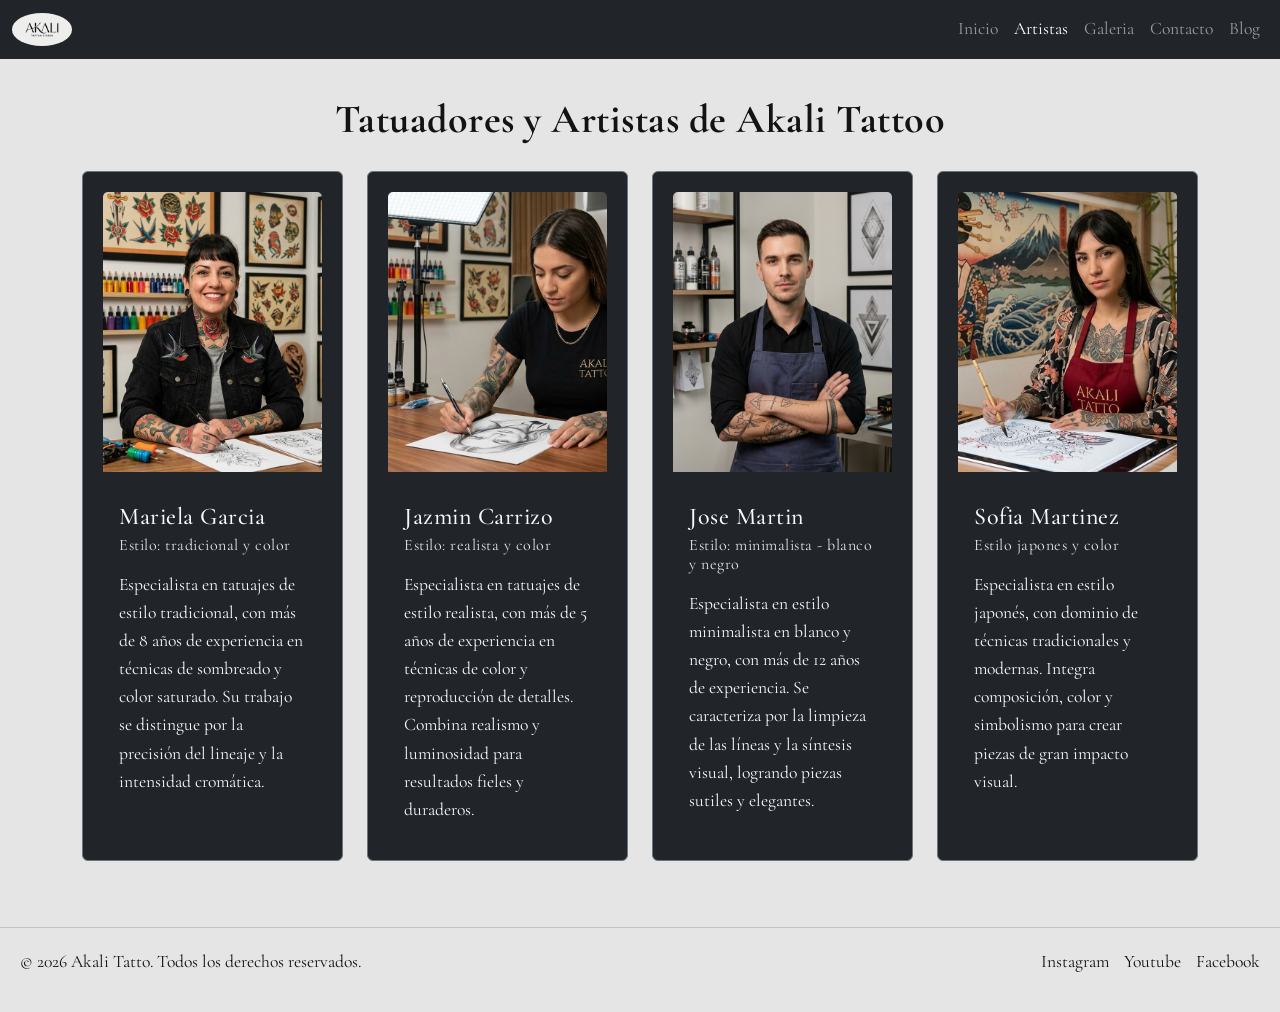
==== commit baf3e0b4: "feat: optimizacion de seo on-page y accesibilidad en todos los html" ====
--- a/pages/artistas.html
+++ b/pages/artistas.html
@@ -17,7 +17,8 @@
     <!-- Estilos de AOS -->
     <link rel="stylesheet" href="https://unpkg.com/aos@next/dist/aos.css" />
     <link rel="stylesheet" href="../style.css" />
-    <title>Artistas - Akali Tatto</title>
+    <title>Tatuadores y Artistas Profesionales | Akali Tattoo</title>
+    <meta name="description" content="Conocé a nuestro equipo de tatuadores profesionales en Akali Tattoo. Especialistas en estilo tradicional, realismo, minimalismo y arte japonés.">
   </head>
   <body>
     <header id="arriba">
@@ -26,7 +27,7 @@
           <a class="navbar-brand" href="../index.html">
             <img
               src="../img/akalitattof2.jpg"
-              alt="Logo de Akali Tatto"
+              alt="Logo del estudio Akali Tattoo"
               width="60"
               class="rounded-circle"
             />
@@ -64,16 +65,16 @@
         </div>
       </nav>
     </header>
-<main class="container py-3">
+    <main class="container py-3">
       <section class="py-0">
-        <h1 class="text-center mb-3">Nuestros artistas</h1>
+        <h1 class="text-center mb-3">Tatuadores y Artistas de Akali Tattoo</h1>
         <div class="row g-4">
-          <div class="col-12 col-md-6 col-lg-3" data-aos="fade-up" data-aos-delay="400">
+          <div class="col-12 col-md-6 col-lg-3" data-aos="fade-up" data-aos-delay="100">
             <article class="card h-100 bg-dark text-light border-secondary">
               <img
                 src="../img/MarielaGarcia1.jpg"
                 class="card-img-top"
-                alt="Foto de Mariela Garcia"
+                alt="Retrato de Mariela García, tatuadora especialista en estilo tradicional en Akali Tattoo"
               />
               <div class="card-body">
                 <h2 class="card-title h4">Mariela Garcia</h2>
@@ -89,12 +90,12 @@
               </div>
             </article>
           </div>
-          <div class="col-12 col-md-6 col-lg-3" data-aos="fade-up" data-aos-delay="400">
+          <div class="col-12 col-md-6 col-lg-3" data-aos="fade-up" data-aos-delay="200">
             <article class="card h-100 bg-dark text-light border-secondary">
               <img
                 src="../img/JazminCarrizo2.jpg"
                 class="card-img-top"
-                alt="Foto Jazmin Carrizo"
+                alt="Retrato de Jazmín Carrizo, artista de tatuaje realista y color en Akali Tattoo"
               />
               <div class="card-body">
                 <h2 class="card-title h4">Jazmin Carrizo</h2>
@@ -110,12 +111,12 @@
               </div>
             </article>
           </div>
-          <div class="col-12 col-md-6 col-lg-3" data-aos="fade-up" data-aos-delay="400">
+          <div class="col-12 col-md-6 col-lg-3" data-aos="fade-up" data-aos-delay="300">
             <article class="card h-100 bg-dark text-light border-secondary">
               <img
                 src="../img/JoseMartin3.jpg"
                 class="card-img-top"
-                alt="Foto Jose Martin"
+                alt="Retrato de José Martín, tatuador especialista en estilo minimalista y líneas finas"
               />
               <div class="card-body">
                 <h2 class="card-title h4">Jose Martin</h2>
@@ -136,7 +137,7 @@
               <img
                 src="../img/SofiaMartinez4.jpg"
                 class="card-img-top"
-                alt="Foto Sofia Martinez"
+                alt="Retrato de Sofía Martínez, especialista en tatuaje japonés tradicional en Akali Tattoo"
               />
               <div class="card-body">
                 <h2 class="card-title h4">Sofia Martinez</h2>
@@ -188,13 +189,13 @@
     <!-- Bootstrap JS -->
     <script src="https://cdn.jsdelivr.net/npm/bootstrap@5.3.3/dist/js/bootstrap.bundle.min.js"></script>
     <!-- Script de AOS -->
-<script src="https://unpkg.com/aos@next/dist/aos.js"></script>
-<script>
-  AOS.init({
-    duration: 800, // Duración de la animación en milisegundos
-    once: true     // Para que la animación ocurra una sola vez al hacer scroll
-  });
-</script>
+    <script src="https://unpkg.com/aos@next/dist/aos.js"></script>
+    <script>
+      AOS.init({
+        duration: 800,
+        once: true
+      });
+    </script>
     <!-- Botón flotante para móviles -->
     <a href="#arriba" class="btn-subir d-flex d-md-none" aria-label="Volver arriba">↑</a>
   </body>
